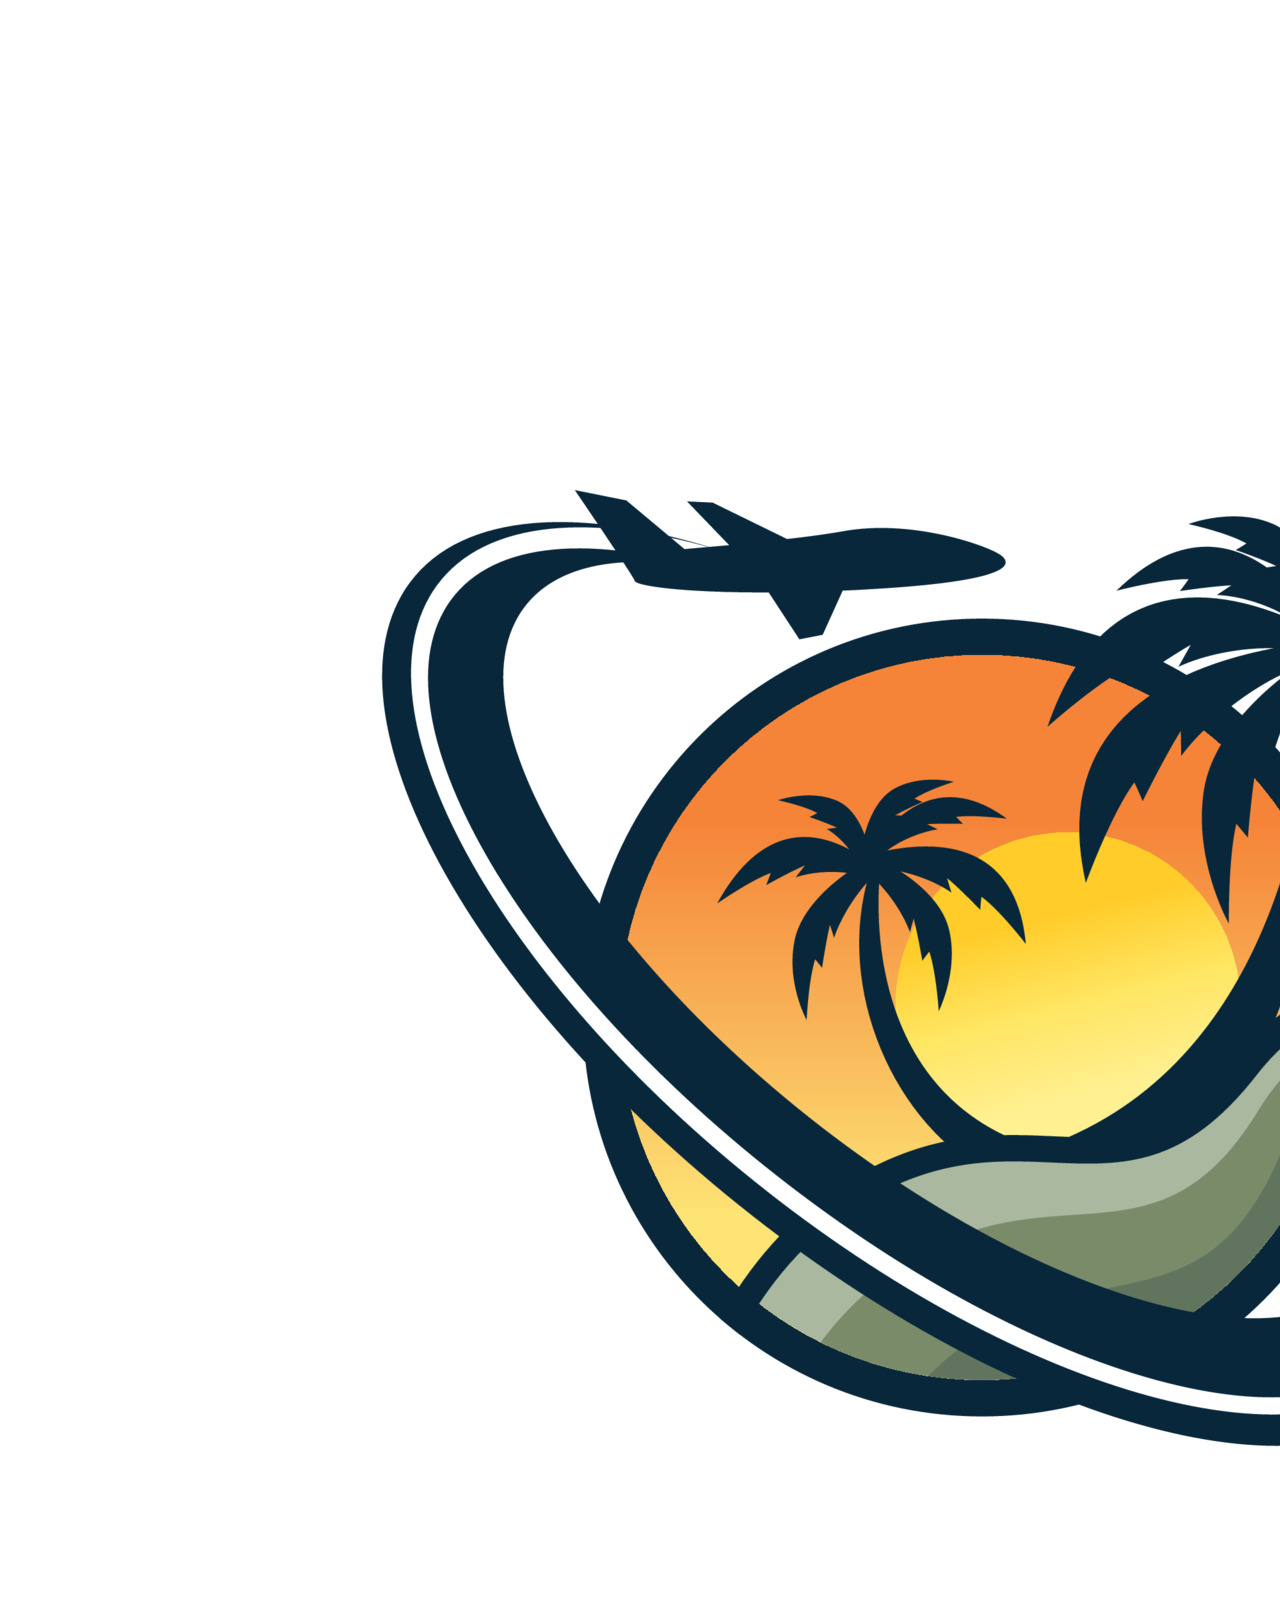
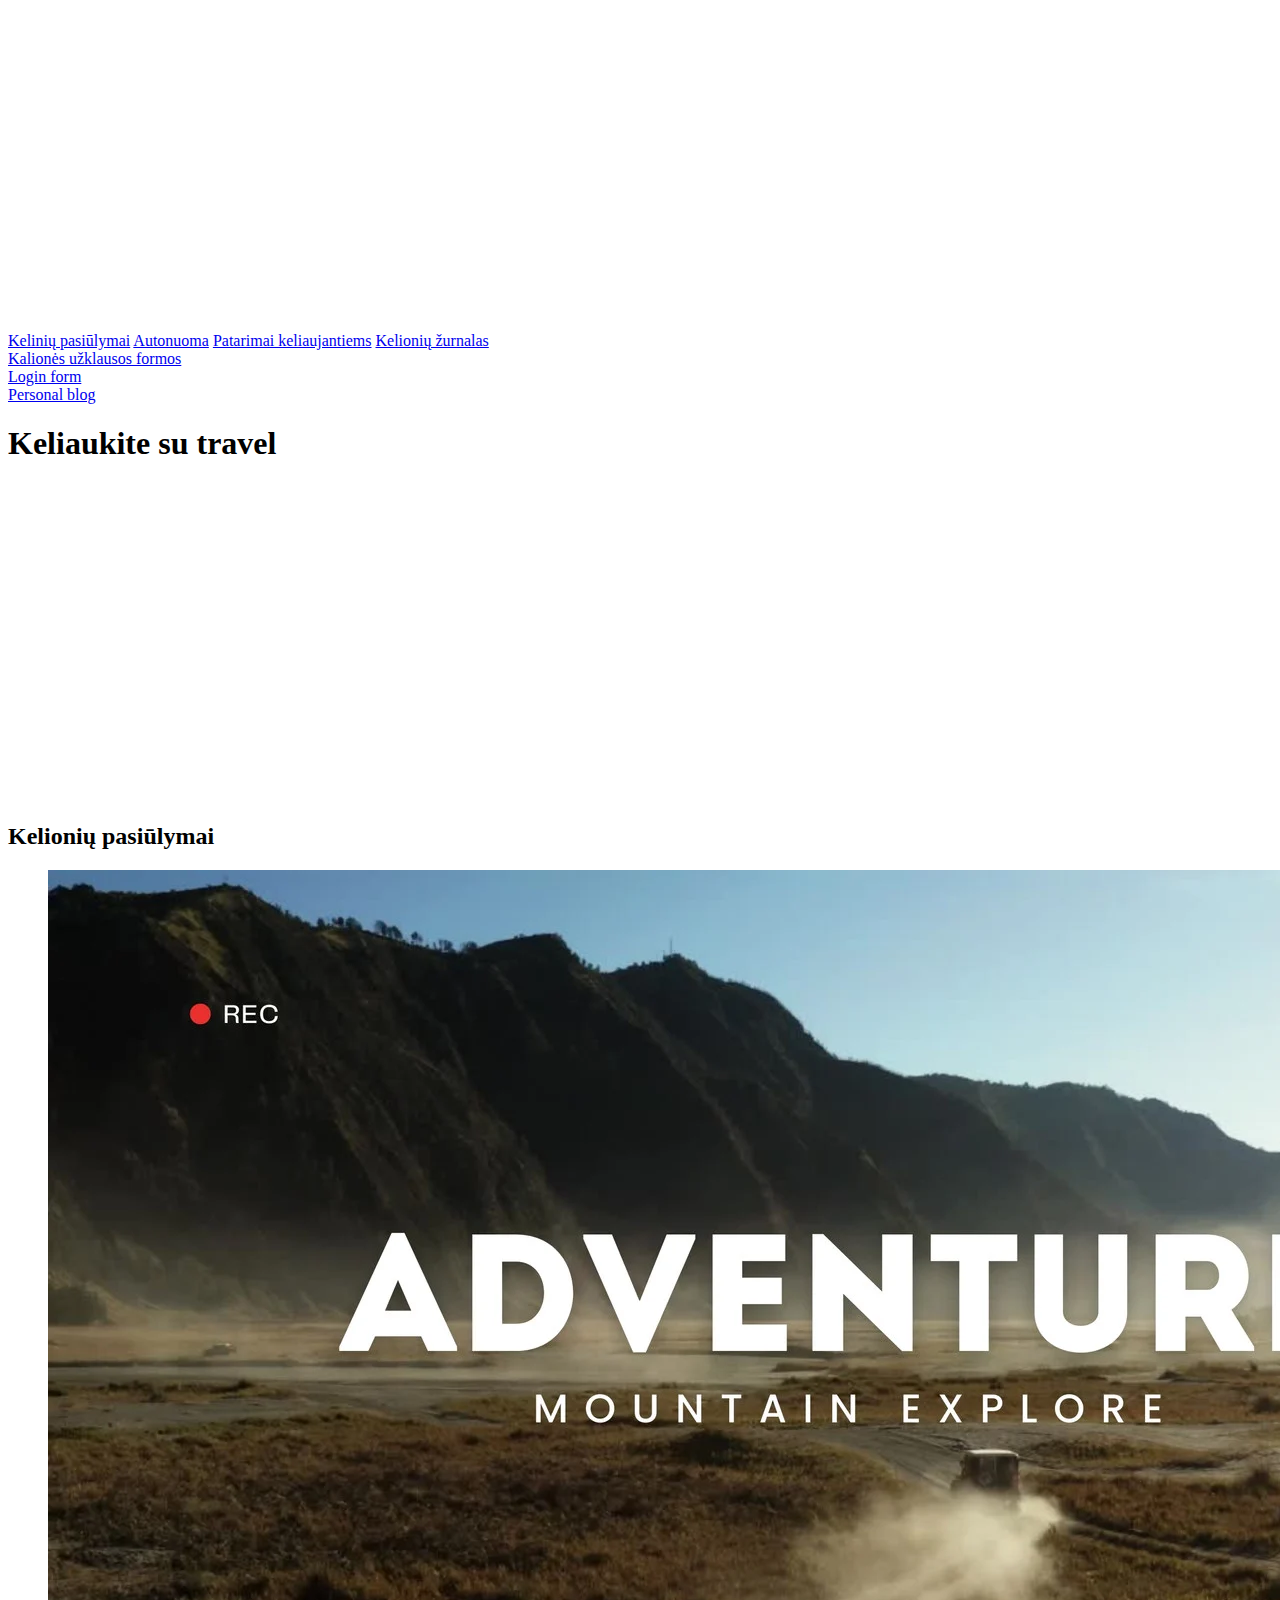
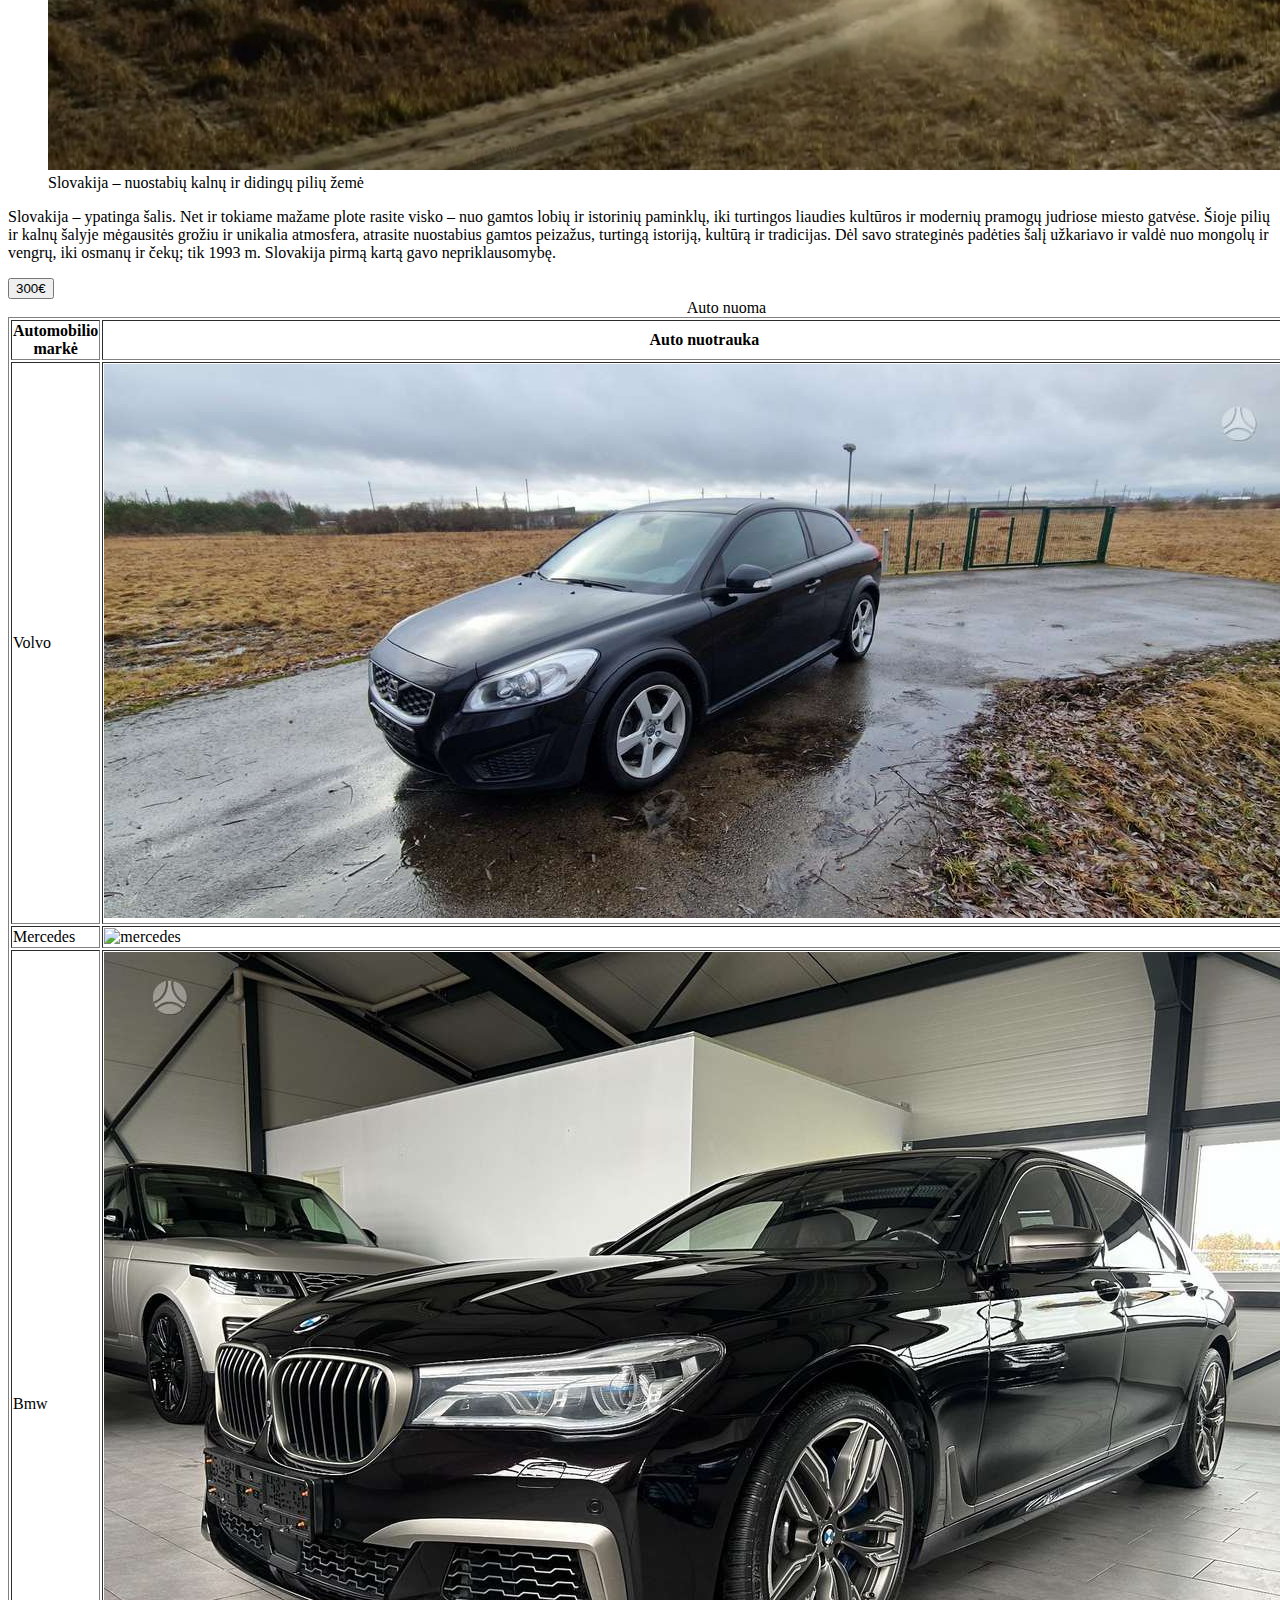
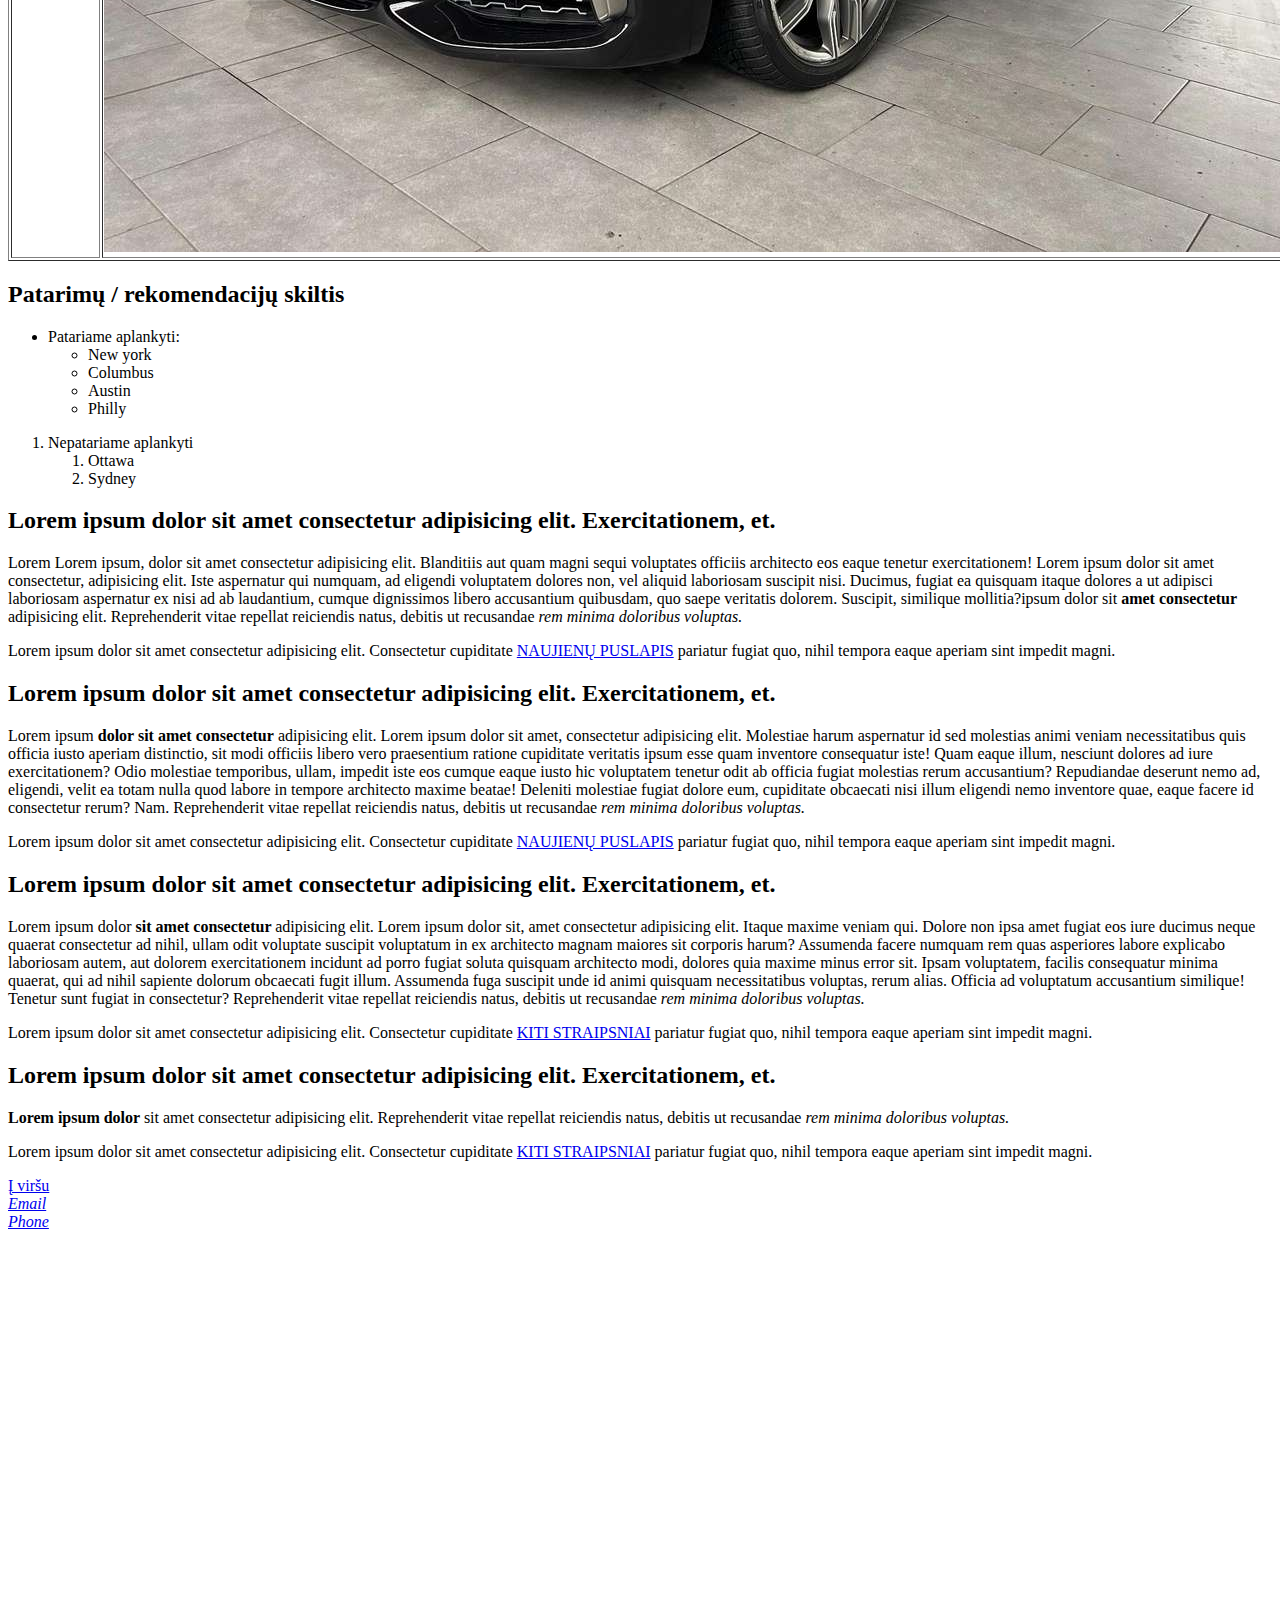
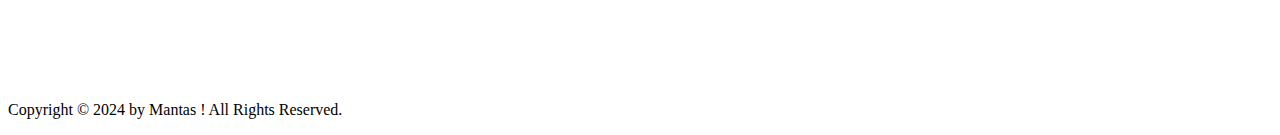
==== index.html @ 130e66bd "Add files via upload" ====
<!DOCTYPE html>
<html lang="en">
<head>
    <meta charset="UTF-8">
    <meta name="viewport" content="width=device-width, initial-scale=1.0">
    <title>Travel Agency</title>
</head>
<body>
    <header>
        <a href="#"><img src="./images/logo.jpg" alt="travel" loading="lazy"></a>
        <nav>
            <a href="#kelioniuPasiulymai">Kelinių pasiūlymai</a>
            <a href="#autonuoma">Autonuoma</a>
            <a href="#patarimaiKeliaujantiems">Patarimai keliaujantiems</a>
            <a href="#kelioniuZurnalas">Kelionių žurnalas</a>
        </nav>
        <a href="./form.html">Kalionės užklausos formos</a><br/>
        <a href="./login.html">Login form</a><br/>
        <a href="./blog.html">Personal blog</a>
    </header>
    <main>
        <h1>Keliaukite su travel</h1>
        <iframe width="560" height="315" src="https://www.youtube.com/embed/0NMIZ-PTt8k?si=QpEUNKoH7Yckjn0_" title="YouTube video player" frameborder="0" allow="accelerometer; autoplay; clipboard-write; encrypted-media; gyroscope; picture-in-picture; web-share" allowfullscreen loading="lazy"></iframe>
        <section>
            <h2 id="kelioniuPasiulymai">Kelionių pasiūlymai</h2>
            <figure>
            <img src="./images/travel.webp" alt="travel" loading="lazy">
            <figcaption>Slovakija – nuostabių kalnų ir didingų pilių žemė</figcaption>
            </figure>
            <p>Slovakija – ypatinga šalis. Net ir tokiame mažame plote rasite visko – nuo gamtos lobių ir istorinių paminklų, iki turtingos liaudies kultūros ir modernių pramogų judriose miesto gatvėse. Šioje pilių ir kalnų šalyje mėgausitės grožiu ir unikalia atmosfera, atrasite nuostabius gamtos peizažus, turtingą istoriją, kultūrą ir tradicijas. Dėl savo strateginės padėties šalį užkariavo ir valdė nuo mongolų ir vengrų, iki osmanų ir čekų; tik 1993 m. Slovakija pirmą kartą gavo nepriklausomybę.</p>
            <button>300&euro;</button>
        </section>
        <section>
            <table id="autonuoma" border="1">
                <caption>Auto nuoma</caption>
                <tr>
                    <th>Automobilio markė</th>
                    <th>Auto nuotrauka</th>
                    <th>Nuomos trukmė</th>
                    <th>kaina</th>
                </tr>
                <tr>
                    <td>Volvo</td>
                    <td><img src="./images/volvo.jpg" alt="volvo" loading="lazy"></td>
                    <td>5 dienos</td>
                    <td>1day/30&euro;</td>
                </tr>
                <tr>
                    <td>Mercedes</td>
                    <td><img src="https://autoplius-img.dgn.lt/ann_3_287958567/mercedes-benz-cl55-amg-5-4-l-kupe-coupe-2003-benzinas-0.jpg" alt="mercedes" loading="lazy"></td>
                    <td>1 dienos</td>
                    <td>1day/100&euro;</td>
                </tr>
                <tr>
                    <td>Bmw</td>
                    <td><img src="./images/bmw.jpg" alt="bmw" loading="lazy"></td>
                    <td>15 dienos</td>
                    <td>1day/25&euro;</td>
                </tr>
            </table>
        </section>
        <section>
            <h2 id="patarimaiKeliaujantiems">Patarimų / rekomendacijų skiltis</h2>
            <ul>
                <li>Patariame aplankyti:</li>
                <ul>
                <li>New york</li>
                <li>Columbus</li>
                <li>Austin</li>
                <li>Philly</li>
            </ul>
            </ul>
                <ol>
                <li>Nepatariame aplankyti</li>
                <ol>
                <li>Ottawa</li>
                <li>Sydney</li>
                </ol>
            </ol>
        </section>
        <article id="kelioniuZurnalas">
            <h2>Lorem ipsum dolor sit amet consectetur adipisicing elit. Exercitationem, et.</h2>
            <p>Lorem Lorem ipsum, dolor sit amet consectetur adipisicing elit. Blanditiis aut quam magni sequi voluptates officiis architecto eos eaque tenetur exercitationem! Lorem ipsum dolor sit amet consectetur, adipisicing elit. Iste aspernatur qui numquam, ad eligendi voluptatem dolores non, vel aliquid laboriosam suscipit nisi. Ducimus, fugiat ea quisquam itaque dolores a ut adipisci laboriosam aspernatur ex nisi ad ab laudantium, cumque dignissimos libero accusantium quibusdam, quo saepe veritatis dolorem. Suscipit, similique mollitia?ipsum dolor sit <b>amet consectetur </b>adipisicing elit. Reprehenderit vitae repellat reiciendis natus, debitis ut recusandae <i>rem minima doloribus voluptas.</i></p>
            <p>Lorem ipsum dolor sit amet consectetur adipisicing elit. Consectetur cupiditate <a href="https://lnk.lt/">NAUJIENŲ PUSLAPIS</a> pariatur fugiat quo, nihil tempora eaque aperiam sint impedit magni.</p>
            <h2>Lorem ipsum dolor sit amet consectetur adipisicing elit. Exercitationem, et.</h2>
            <p>Lorem ipsum <b>dolor sit amet consectetur</b> adipisicing elit. Lorem ipsum dolor sit amet, consectetur adipisicing elit. Molestiae harum aspernatur id sed molestias animi veniam necessitatibus quis officia iusto aperiam distinctio, sit modi officiis libero vero praesentium ratione cupiditate veritatis ipsum esse quam inventore consequatur iste! Quam eaque illum, nesciunt dolores ad iure exercitationem? Odio molestiae temporibus, ullam, impedit iste eos cumque eaque iusto hic voluptatem tenetur odit ab officia fugiat molestias rerum accusantium? Repudiandae deserunt nemo ad, eligendi, velit ea totam nulla quod labore in tempore architecto maxime beatae! Deleniti molestiae fugiat dolore eum, cupiditate obcaecati nisi illum eligendi nemo inventore quae, eaque facere id consectetur rerum? Nam. Reprehenderit vitae repellat reiciendis natus, debitis ut recusandae <i>rem minima doloribus voluptas.</i></p>
            <p>Lorem ipsum dolor sit amet consectetur adipisicing elit. Consectetur cupiditate <a href="https://www.tv3.lt/">NAUJIENŲ PUSLAPIS</a> pariatur fugiat quo, nihil tempora eaque aperiam sint impedit magni.</p>
            <h2>Lorem ipsum dolor sit amet consectetur adipisicing elit. Exercitationem, et.</h2>
            <p>Lorem ipsum dolor <b>sit amet consectetur </b>adipisicing elit. Lorem ipsum dolor sit, amet consectetur adipisicing elit. Itaque maxime veniam qui. Dolore non ipsa amet fugiat eos iure ducimus neque quaerat consectetur ad nihil, ullam odit voluptate suscipit voluptatum in ex architecto magnam maiores sit corporis harum? Assumenda facere numquam rem quas asperiores labore explicabo laboriosam autem, aut dolorem exercitationem incidunt ad porro fugiat soluta quisquam architecto modi, dolores quia maxime minus error sit. Ipsam voluptatem, facilis consequatur minima quaerat, qui ad nihil sapiente dolorum obcaecati fugit illum. Assumenda fuga suscipit unde id animi quisquam necessitatibus voluptas, rerum alias. Officia ad voluptatum accusantium similique! Tenetur sunt fugiat in consectetur? Reprehenderit vitae repellat reiciendis natus, debitis ut recusandae <i>rem minima doloribus voluptas.</i></p>
            <p>Lorem ipsum dolor sit amet consectetur adipisicing elit. Consectetur cupiditate <a href="https://www.cnbc.com/select/how-to-save-on-travel/">KITI STRAIPSNIAI</a> pariatur fugiat quo, nihil tempora eaque aperiam sint impedit magni.</p>
            <h2>Lorem ipsum dolor sit amet consectetur adipisicing elit. Exercitationem, et.</h2>
            <p><b>Lorem ipsum dolor </b>sit amet consectetur adipisicing elit. Reprehenderit vitae repellat reiciendis natus, debitis ut recusandae <i>rem minima doloribus voluptas.</i></p>
            <p>Lorem ipsum dolor sit amet consectetur adipisicing elit. Consectetur cupiditate <a href="https://www.hindustantimes.com/lifestyle/travel/travel-in-23-trends-to-watch-out-for-101673351691183.html">KITI STRAIPSNIAI</a> pariatur fugiat quo, nihil tempora eaque aperiam sint impedit magni.</p>
        </article>
    </main>
    <footer>
        <a href="#">Į viršu</a>
        <address>
            <a href="mailto:m.luth@gmail.com">Email</a><br/>
            <a href="tel:+123456789">Phone</a>
        </address>
        <iframe src="https://www.google.com/maps/embed?pb=!1m14!1m12!1m3!1d36732.12595611663!2d23.956997252929703!3d54.872062600480916!2m3!1f0!2f0!3f0!3m2!1i1024!2i768!4f13.1!5e0!3m2!1sen!2slt!4v1707999484108!5m2!1sen!2slt" width="600" height="450" style="border:0;" allowfullscreen="" loading="lazy" referrerpolicy="no-referrer-when-downgrade"></iframe>
        <p>Copyright &copy; 2024 by Mantas ! All Rights Reserved.</p>
    </footer>
</body>
</html>
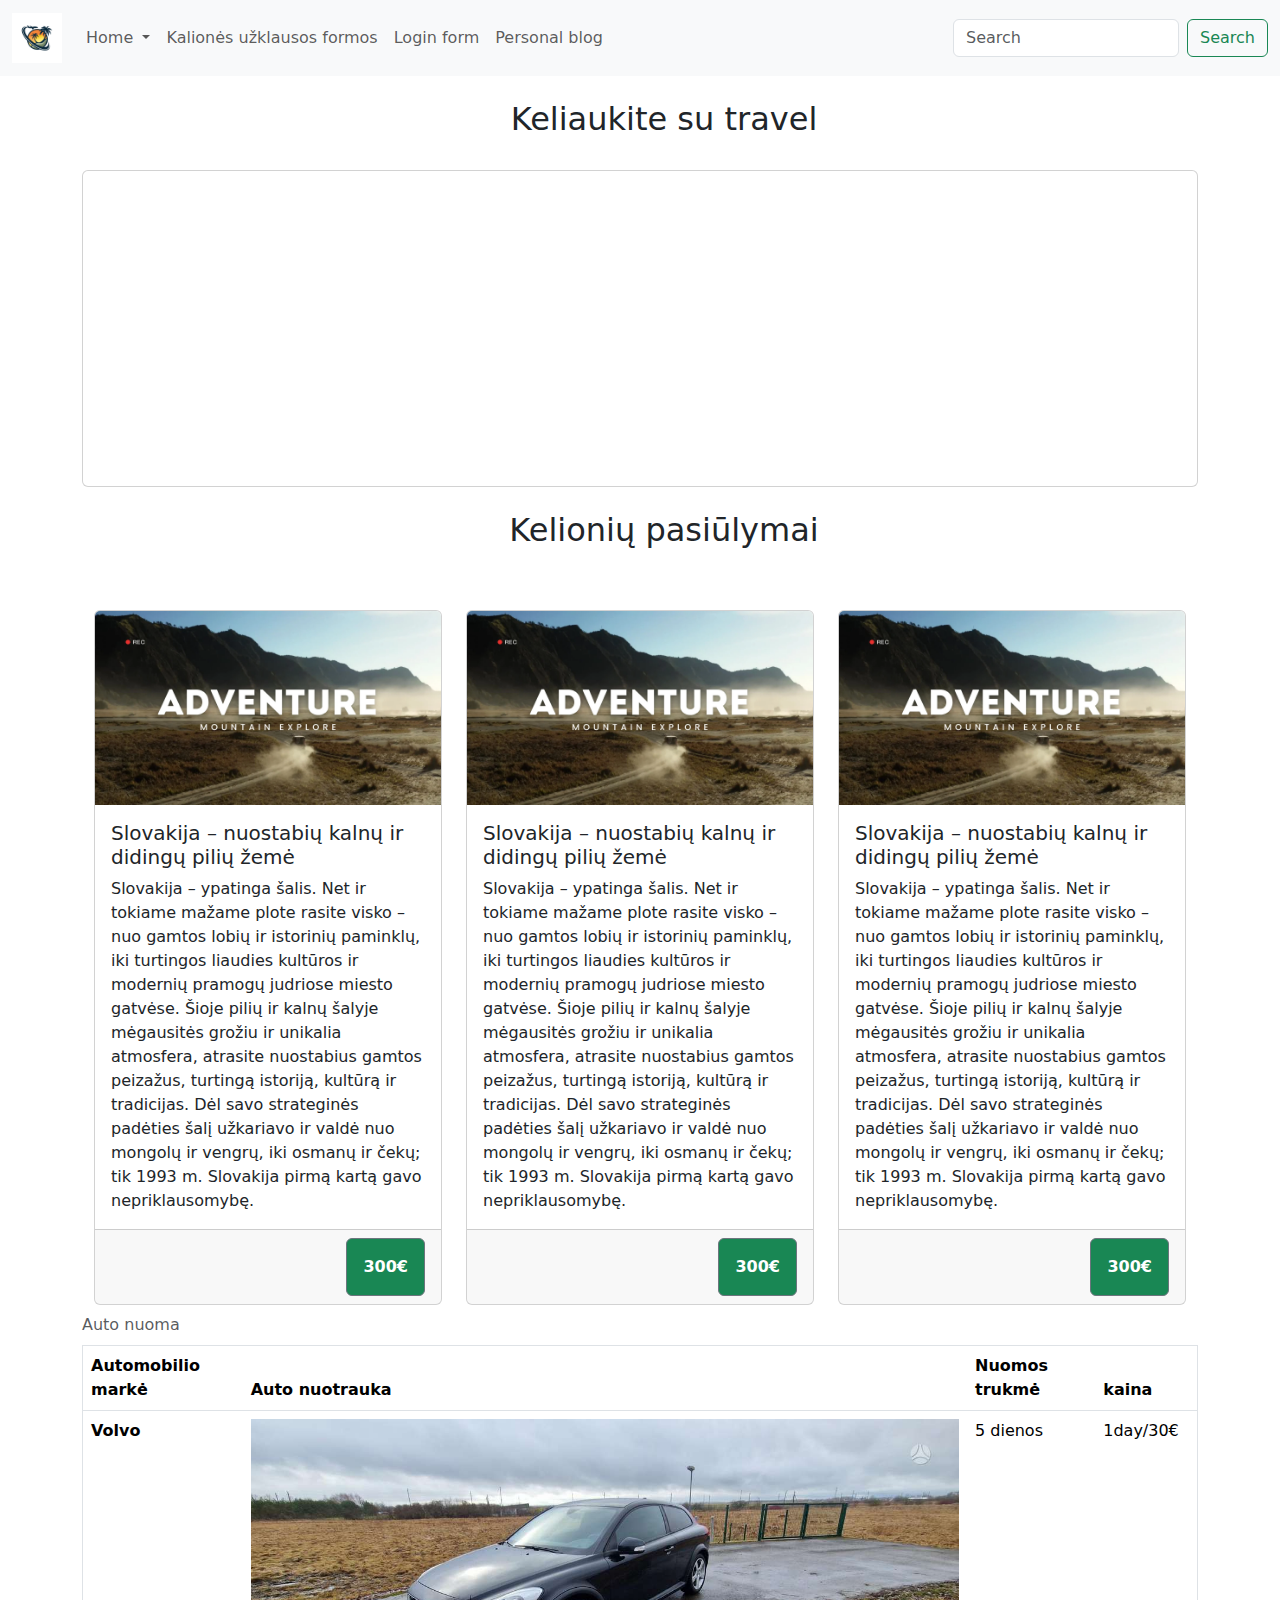
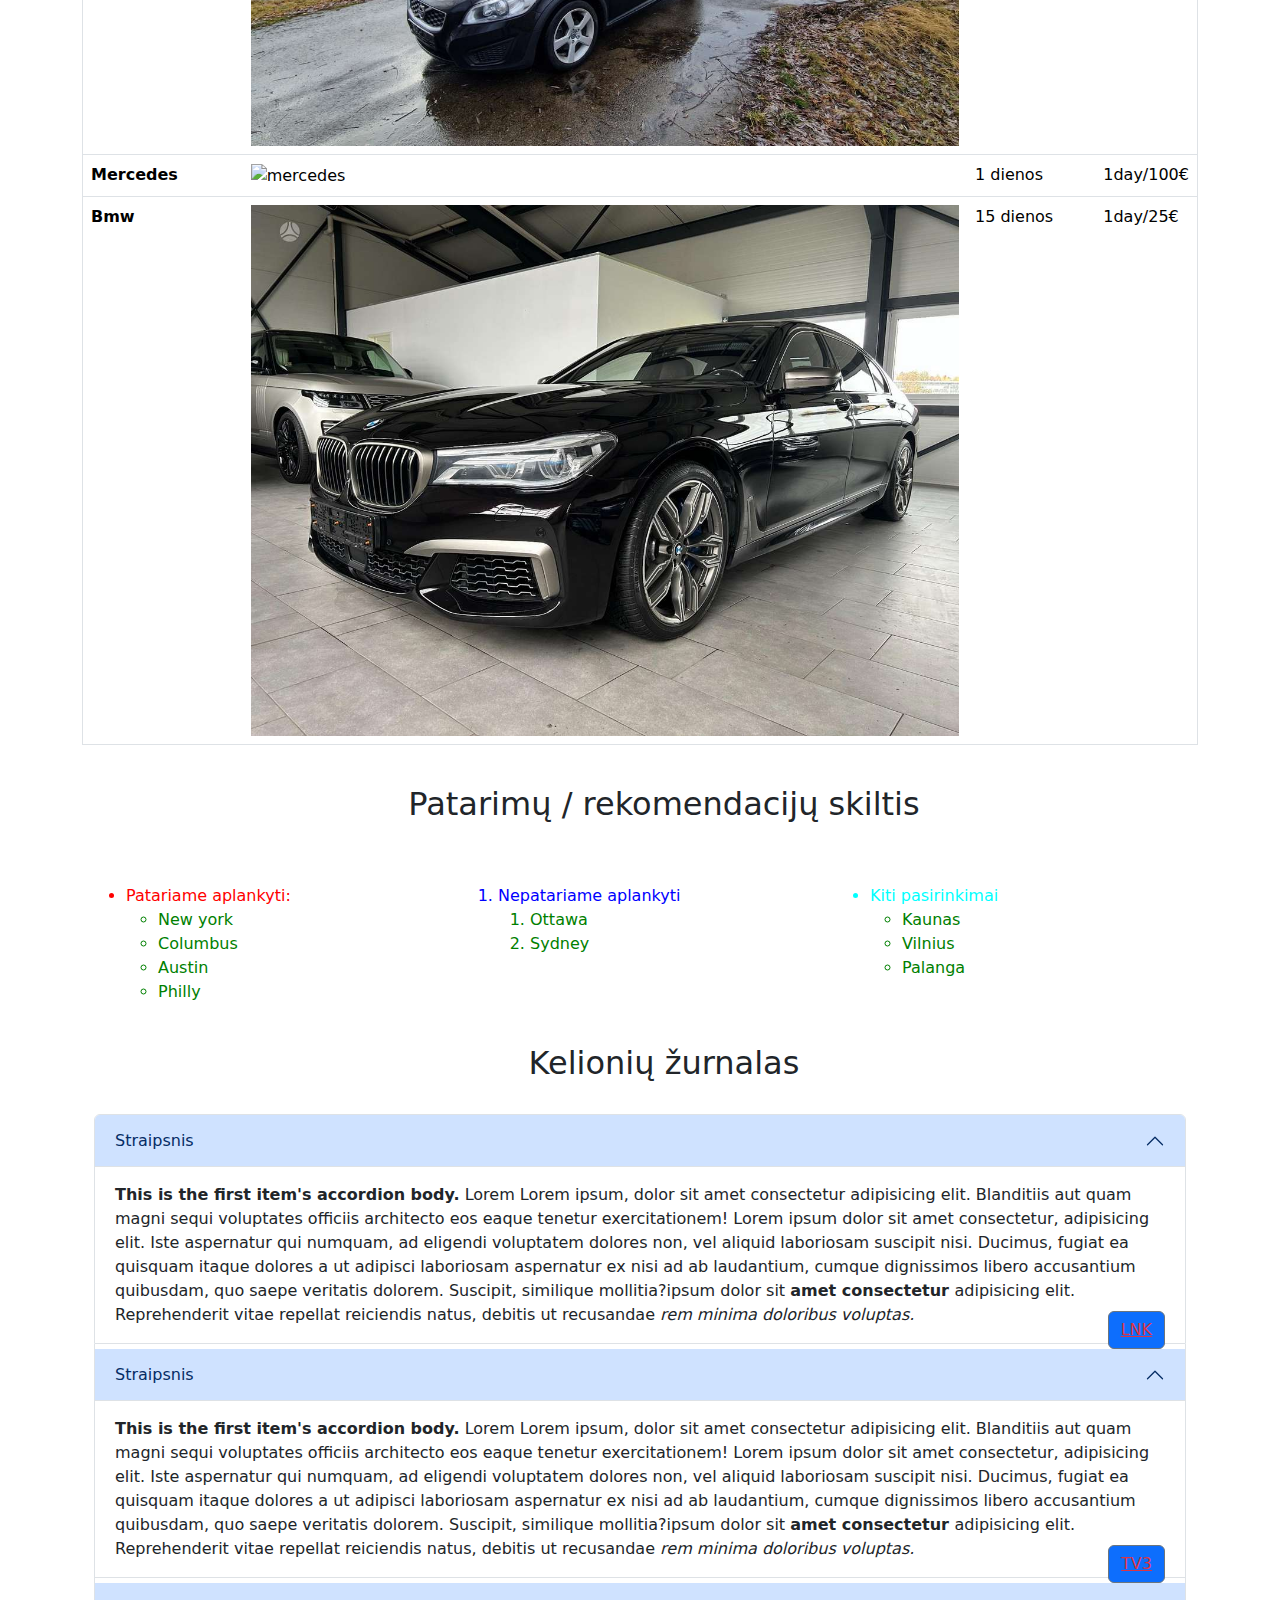
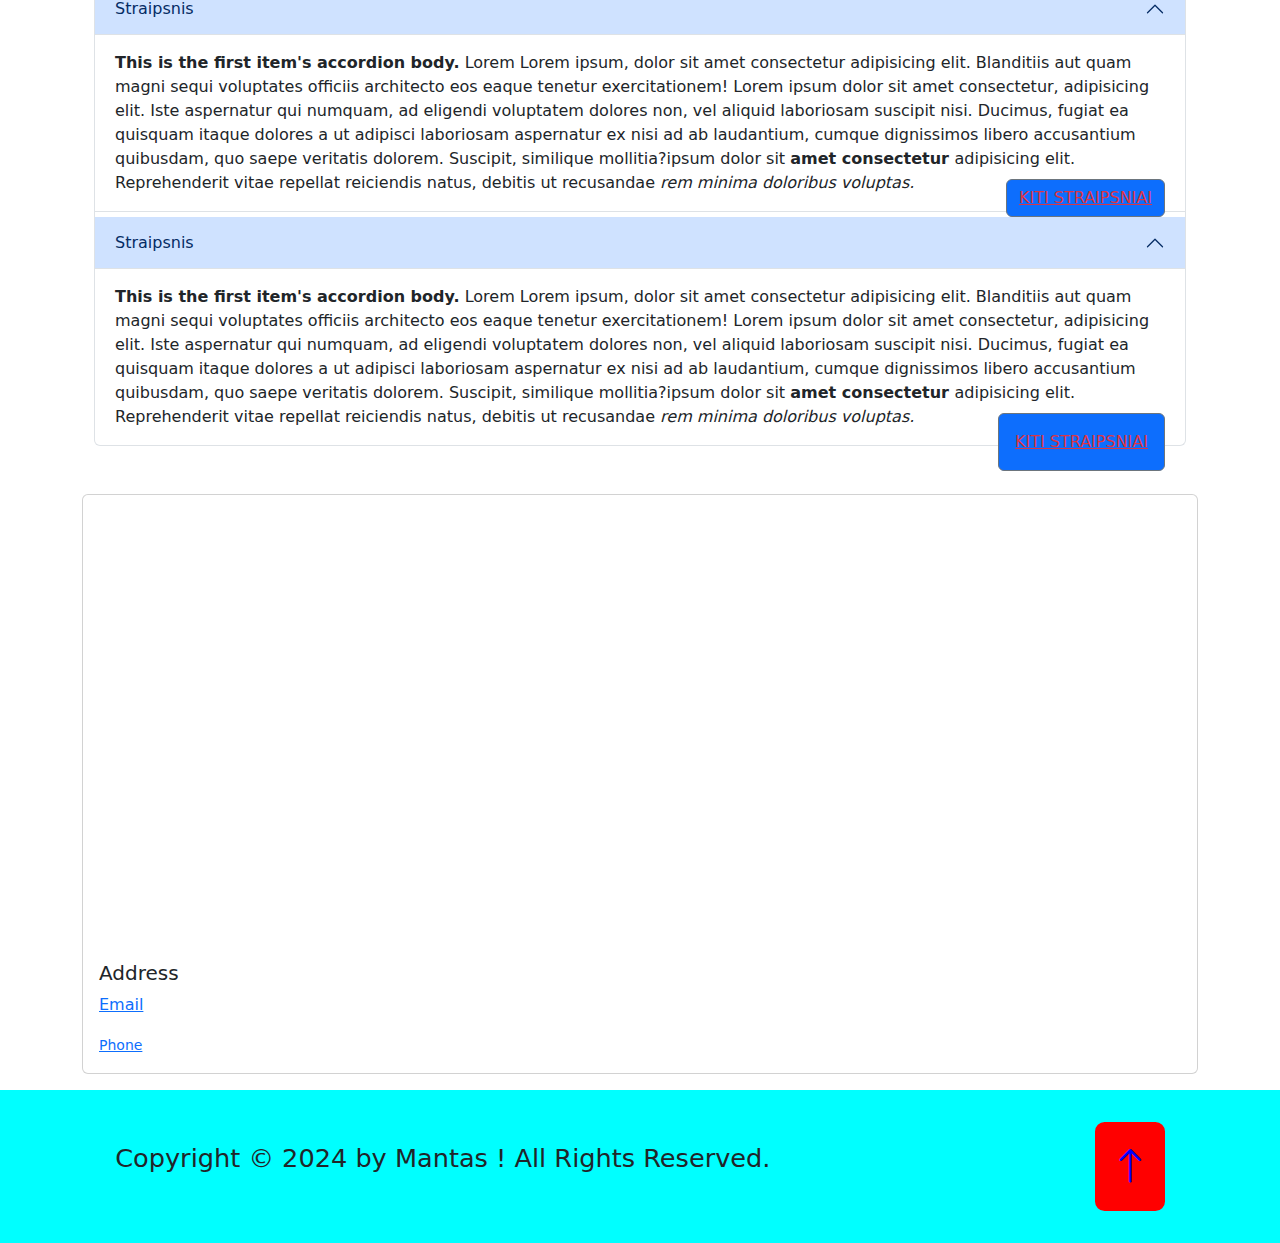
==== commit ba9c1325: "Add files via upload" ====
--- a/index.html
+++ b/index.html
@@ -4,103 +4,271 @@
     <meta charset="UTF-8">
     <meta name="viewport" content="width=device-width, initial-scale=1.0">
     <title>Travel Agency</title>
+    <link rel="stylesheet" href="https://cdn.jsdelivr.net/npm/bootstrap-icons@1.11.3/font/bootstrap-icons.min.css">
+    <link rel="stylesheet" href="style.css">
+    <link href="https://cdn.jsdelivr.net/npm/bootstrap@5.3.3/dist/css/bootstrap.min.css" rel="stylesheet" integrity="sha384-QWTKZyjpPEjISv5WaRU9OFeRpok6YctnYmDr5pNlyT2bRjXh0JMhjY6hW+ALEwIH" crossorigin="anonymous">
 </head>
 <body>
     <header>
-        <a href="#"><img src="./images/logo.jpg" alt="travel" loading="lazy"></a>
-        <nav>
-            <a href="#kelioniuPasiulymai">Kelinių pasiūlymai</a>
-            <a href="#autonuoma">Autonuoma</a>
-            <a href="#patarimaiKeliaujantiems">Patarimai keliaujantiems</a>
-            <a href="#kelioniuZurnalas">Kelionių žurnalas</a>
-        </nav>
-        <a href="./form.html">Kalionės užklausos formos</a><br/>
-        <a href="./login.html">Login form</a><br/>
-        <a href="./blog.html">Personal blog</a>
+        <nav class="navbar navbar-expand-lg bg-body-tertiary">
+            <div class="container-fluid">
+              <a class="navbar-brand" href="#"><img height="50px" src="./images/logo.jpg" alt="travel" loading="lazy"></a>
+              <button class="navbar-toggler" type="button" data-bs-toggle="collapse" data-bs-target="#navbarSupportedContent" aria-controls="navbarSupportedContent" aria-expanded="false" aria-label="Toggle navigation">
+                <span class="navbar-toggler-icon"></span>
+              </button>
+              <div class="collapse navbar-collapse" id="navbarSupportedContent">
+                <ul class="navbar-nav me-auto mb-2 mb-lg-0">
+                  <li class="nav-item">
+                      <a class="nav-link dropdown-toggle" href="#home" role="button" data-bs-toggle="dropdown" aria-expanded="false">
+                          Home
+                        </a>
+                    <ul class="dropdown-menu">
+                    <li><a class="dropdown-item" href="#kelioniuPasiulymai">Kelionių pasiūlymai</a></li>
+                    <li><a class="dropdown-item" href="#autonuoma">Autonuoma</a></li>
+                    <li><a class="dropdown-item" href="#patarimaiKeliaujantiems">Patarimai keliaujantiems</a></li>
+                    <li><hr class="dropdown-divider"></li>
+                    <li><a class="dropdown-item" href="#kelioniuZurnalas">Kelionių žurnalas</a></li>
+                  </ul>
+                  </li>
+                  <li class="nav-item">
+                    <a class="nav-link" href="./form.html">Kalionės užklausos formos</a>
+                  </li>
+                  <li class="nav-item">
+                    <a class="nav-link" href="./login.html">Login form</a>
+                  </li>
+                  <li class="nav-item">
+                    <a class="nav-link" href="./blog.html">Personal blog</a>
+                  </li>
+                 
+                </ul>
+                <form class="d-flex" role="search">
+                  <input class="form-control me-2" type="search" placeholder="Search" aria-label="Search">
+                  <button class="btn btn-outline-success" type="submit">Search</button>
+                </form>
+              </div>
+            </div>
+          </nav>
     </header>
     <main>
-        <h1>Keliaukite su travel</h1>
-        <iframe width="560" height="315" src="https://www.youtube.com/embed/0NMIZ-PTt8k?si=QpEUNKoH7Yckjn0_" title="YouTube video player" frameborder="0" allow="accelerometer; autoplay; clipboard-write; encrypted-media; gyroscope; picture-in-picture; web-share" allowfullscreen loading="lazy"></iframe>
-        <section>
-            <h2 id="kelioniuPasiulymai">Kelionių pasiūlymai</h2>
-            <figure>
-            <img src="./images/travel.webp" alt="travel" loading="lazy">
-            <figcaption>Slovakija – nuostabių kalnų ir didingų pilių žemė</figcaption>
-            </figure>
-            <p>Slovakija – ypatinga šalis. Net ir tokiame mažame plote rasite visko – nuo gamtos lobių ir istorinių paminklų, iki turtingos liaudies kultūros ir modernių pramogų judriose miesto gatvėse. Šioje pilių ir kalnų šalyje mėgausitės grožiu ir unikalia atmosfera, atrasite nuostabius gamtos peizažus, turtingą istoriją, kultūrą ir tradicijas. Dėl savo strateginės padėties šalį užkariavo ir valdė nuo mongolų ir vengrų, iki osmanų ir čekų; tik 1993 m. Slovakija pirmą kartą gavo nepriklausomybę.</p>
-            <button>300&euro;</button>
+        <div class="container">
+            <div class="row">
+            <div class="col-12 m-4 text-center">
+            <h2>Keliaukite su travel</h2>
+    </div>
+    </div>
+    <div class="col">
+        <div class="card h-100">
+            <iframe width="560" height="315" src="https://www.youtube.com/embed/0NMIZ-PTt8k?si=QpEUNKoH7Yckjn0_" title="YouTube video player" frameborder="0" allow="accelerometer; autoplay; clipboard-write; encrypted-media; gyroscope; picture-in-picture; web-share" allowfullscreen loading="lazy"class="card-img-top" alt="..."></iframe>
+          </div>
+    </div>
+        <section id="kelioniuPasiulymai">
+            <div class="container">
+                <div class="row">
+                <div class="col-12 m-4 text-center">
+                <h2>Kelionių pasiūlymai</h2>
+        </div>
+        </div>
+        <div class="row row-cols-1 row-cols-md-3 g-4 mt-1">
+        <div class="col">
+            <div class="card h-100">
+              <img src="./images/travel.webp" class="card-img-top" alt="...">
+              <div class="card-body">
+                <h5 class="card-title">Slovakija – nuostabių kalnų ir didingų pilių žemė</h5>
+                <p class="card-text">Slovakija – ypatinga šalis. Net ir tokiame mažame plote rasite visko – nuo gamtos lobių ir istorinių paminklų, iki turtingos liaudies kultūros ir modernių pramogų judriose miesto gatvėse. Šioje pilių ir kalnų šalyje mėgausitės grožiu ir unikalia atmosfera, atrasite nuostabius gamtos peizažus, turtingą istoriją, kultūrą ir tradicijas. Dėl savo strateginės padėties šalį užkariavo ir valdė nuo mongolų ir vengrų, iki osmanų ir čekų; tik 1993 m. Slovakija pirmą kartą gavo nepriklausomybę.</p>
+              </div>
+              <div class="card-footer">
+                <small class="text-body-secondary">
+                  <button type="button" class="btn btn-secondary text-bg-success p-3 float-end"><b>300&euro;</b></button>
+                </small>
+              </div>
+            </div>
+          </div>
+        <div class="col">
+            <div class="card h-100">
+              <img src="./images/travel.webp" class="card-img-top" alt="...">
+              <div class="card-body">
+                <h5 class="card-title">Slovakija – nuostabių kalnų ir didingų pilių žemė</h5>
+                <p class="card-text">Slovakija – ypatinga šalis. Net ir tokiame mažame plote rasite visko – nuo gamtos lobių ir istorinių paminklų, iki turtingos liaudies kultūros ir modernių pramogų judriose miesto gatvėse. Šioje pilių ir kalnų šalyje mėgausitės grožiu ir unikalia atmosfera, atrasite nuostabius gamtos peizažus, turtingą istoriją, kultūrą ir tradicijas. Dėl savo strateginės padėties šalį užkariavo ir valdė nuo mongolų ir vengrų, iki osmanų ir čekų; tik 1993 m. Slovakija pirmą kartą gavo nepriklausomybę.</p>
+              </div>
+              <div class="card-footer">
+                <small class="text-body-secondary">
+                  <button type="button" class="btn btn-secondary text-bg-success p-3 float-end"><b>300&euro;</b></button>
+                </small>
+              </div>
+            </div>
+          </div>
+        <div class="col">
+            <div class="card h-100">
+              <img src="./images/travel.webp" class="card-img-top" alt="...">
+              <div class="card-body">
+                <h5 class="card-title">Slovakija – nuostabių kalnų ir didingų pilių žemė</h5>
+                <p class="card-text">Slovakija – ypatinga šalis. Net ir tokiame mažame plote rasite visko – nuo gamtos lobių ir istorinių paminklų, iki turtingos liaudies kultūros ir modernių pramogų judriose miesto gatvėse. Šioje pilių ir kalnų šalyje mėgausitės grožiu ir unikalia atmosfera, atrasite nuostabius gamtos peizažus, turtingą istoriją, kultūrą ir tradicijas. Dėl savo strateginės padėties šalį užkariavo ir valdė nuo mongolų ir vengrų, iki osmanų ir čekų; tik 1993 m. Slovakija pirmą kartą gavo nepriklausomybę.</p>
+              </div>
+              <div class="card-footer">
+                <small class="text-body-secondary">
+                  <button type="button" class="btn btn-secondary text-bg-success p-3 float-end"><b>300&euro;</b></button>
+                </small>
+              </div>
+            </div>
+          </div>
+        </div>
+        </div>
         </section>
-        <section>
-            <table id="autonuoma" border="1">
+        <section id="autonuoma">
+            <table class="table caption-top" border="1">
                 <caption>Auto nuoma</caption>
-                <tr>
-                    <th>Automobilio markė</th>
-                    <th>Auto nuotrauka</th>
-                    <th>Nuomos trukmė</th>
-                    <th>kaina</th>
-                </tr>
-                <tr>
-                    <td>Volvo</td>
-                    <td><img src="./images/volvo.jpg" alt="volvo" loading="lazy"></td>
+                <thead>
+                  <tr>
+                    <th scope="col">Automobilio markė</th>
+                    <th scope="col">Auto nuotrauka</th>
+                    <th scope="col">Nuomos trukmė</th>
+                    <th scope="col">kaina</th>
+                  </tr>
+                </thead>
+                <tbody>
+                  <tr>
+                    <th scope="row">Volvo</th>
+                    <td><img class="img-fluid" src="./images/volvo.jpg" alt="volvo" loading="lazy"></td>
                     <td>5 dienos</td>
                     <td>1day/30&euro;</td>
-                </tr>
-                <tr>
-                    <td>Mercedes</td>
-                    <td><img src="https://autoplius-img.dgn.lt/ann_3_287958567/mercedes-benz-cl55-amg-5-4-l-kupe-coupe-2003-benzinas-0.jpg" alt="mercedes" loading="lazy"></td>
+                  </tr>
+                  <tr>
+                    <th scope="row">Mercedes</th>
+                    <td><img  class="img-fluid" src="https://autoplius-img.dgn.lt/ann_3_287958567/mercedes-benz-cl55-amg-5-4-l-kupe-coupe-2003-benzinas-0.jpg" alt="mercedes" loading="lazy"></td>
                     <td>1 dienos</td>
                     <td>1day/100&euro;</td>
-                </tr>
-                <tr>
-                    <td>Bmw</td>
-                    <td><img src="./images/bmw.jpg" alt="bmw" loading="lazy"></td>
+                  </tr>
+                  <tr>
+                    <th scope="row">Bmw</th>
+                    <td><img src="./images/bmw.jpg" class="img-fluid"  alt="bmw" loading="lazy"></td>
                     <td>15 dienos</td>
                     <td>1day/25&euro;</td>
-                </tr>
-            </table>
+                  </tr>
+                </tbody>
+              </table>
         </section>
-        <section>
-            <h2 id="patarimaiKeliaujantiems">Patarimų / rekomendacijų skiltis</h2>
+        <section id="patarimaiKeliaujantiems">
+            <div class="container">
+                <div class="row">
+                <div class="col-12 m-4 text-center">
+                <h2>Patarimų / rekomendacijų skiltis</h2>
+        </div>
+        </div>
+        <div class="row row-cols-1 row-cols-md-3 g-4 mt-1">
+            <div class="col">
             <ul>
-                <li>Patariame aplankyti:</li>
+                <li class="patariame">Patariame aplankyti:</li>
                 <ul>
-                <li>New york</li>
-                <li>Columbus</li>
-                <li>Austin</li>
-                <li>Philly</li>
+                <li class="green">New york</li>
+                <li class="green">Columbus</li>
+                <li class="green">Austin</li>
+                <li class="green">Philly</li>
             </ul>
             </ul>
+             </div>
+            <div class="col">
                 <ol>
-                <li>Nepatariame aplankyti</li>
+                <li class="nepatariame">Nepatariame aplankyti</li>
                 <ol>
-                <li>Ottawa</li>
-                <li>Sydney</li>
+                <li class="green">Ottawa</li>
+                <li class="green">Sydney</li>
                 </ol>
             </ol>
+            </div>
+            <div class="col">
+                <ul>
+                <li class="kiti">Kiti pasirinkimai</li>
+                <ul>
+                <li class="green">Kaunas</li>
+                <li class="green">Vilnius</li>
+                <li class="green">Palanga</li>
+                </ul>
+            </ul>
+            </div>
+        </div>
         </section>
         <article id="kelioniuZurnalas">
-            <h2>Lorem ipsum dolor sit amet consectetur adipisicing elit. Exercitationem, et.</h2>
-            <p>Lorem Lorem ipsum, dolor sit amet consectetur adipisicing elit. Blanditiis aut quam magni sequi voluptates officiis architecto eos eaque tenetur exercitationem! Lorem ipsum dolor sit amet consectetur, adipisicing elit. Iste aspernatur qui numquam, ad eligendi voluptatem dolores non, vel aliquid laboriosam suscipit nisi. Ducimus, fugiat ea quisquam itaque dolores a ut adipisci laboriosam aspernatur ex nisi ad ab laudantium, cumque dignissimos libero accusantium quibusdam, quo saepe veritatis dolorem. Suscipit, similique mollitia?ipsum dolor sit <b>amet consectetur </b>adipisicing elit. Reprehenderit vitae repellat reiciendis natus, debitis ut recusandae <i>rem minima doloribus voluptas.</i></p>
-            <p>Lorem ipsum dolor sit amet consectetur adipisicing elit. Consectetur cupiditate <a href="https://lnk.lt/">NAUJIENŲ PUSLAPIS</a> pariatur fugiat quo, nihil tempora eaque aperiam sint impedit magni.</p>
-            <h2>Lorem ipsum dolor sit amet consectetur adipisicing elit. Exercitationem, et.</h2>
-            <p>Lorem ipsum <b>dolor sit amet consectetur</b> adipisicing elit. Lorem ipsum dolor sit amet, consectetur adipisicing elit. Molestiae harum aspernatur id sed molestias animi veniam necessitatibus quis officia iusto aperiam distinctio, sit modi officiis libero vero praesentium ratione cupiditate veritatis ipsum esse quam inventore consequatur iste! Quam eaque illum, nesciunt dolores ad iure exercitationem? Odio molestiae temporibus, ullam, impedit iste eos cumque eaque iusto hic voluptatem tenetur odit ab officia fugiat molestias rerum accusantium? Repudiandae deserunt nemo ad, eligendi, velit ea totam nulla quod labore in tempore architecto maxime beatae! Deleniti molestiae fugiat dolore eum, cupiditate obcaecati nisi illum eligendi nemo inventore quae, eaque facere id consectetur rerum? Nam. Reprehenderit vitae repellat reiciendis natus, debitis ut recusandae <i>rem minima doloribus voluptas.</i></p>
-            <p>Lorem ipsum dolor sit amet consectetur adipisicing elit. Consectetur cupiditate <a href="https://www.tv3.lt/">NAUJIENŲ PUSLAPIS</a> pariatur fugiat quo, nihil tempora eaque aperiam sint impedit magni.</p>
-            <h2>Lorem ipsum dolor sit amet consectetur adipisicing elit. Exercitationem, et.</h2>
-            <p>Lorem ipsum dolor <b>sit amet consectetur </b>adipisicing elit. Lorem ipsum dolor sit, amet consectetur adipisicing elit. Itaque maxime veniam qui. Dolore non ipsa amet fugiat eos iure ducimus neque quaerat consectetur ad nihil, ullam odit voluptate suscipit voluptatum in ex architecto magnam maiores sit corporis harum? Assumenda facere numquam rem quas asperiores labore explicabo laboriosam autem, aut dolorem exercitationem incidunt ad porro fugiat soluta quisquam architecto modi, dolores quia maxime minus error sit. Ipsam voluptatem, facilis consequatur minima quaerat, qui ad nihil sapiente dolorum obcaecati fugit illum. Assumenda fuga suscipit unde id animi quisquam necessitatibus voluptas, rerum alias. Officia ad voluptatum accusantium similique! Tenetur sunt fugiat in consectetur? Reprehenderit vitae repellat reiciendis natus, debitis ut recusandae <i>rem minima doloribus voluptas.</i></p>
-            <p>Lorem ipsum dolor sit amet consectetur adipisicing elit. Consectetur cupiditate <a href="https://www.cnbc.com/select/how-to-save-on-travel/">KITI STRAIPSNIAI</a> pariatur fugiat quo, nihil tempora eaque aperiam sint impedit magni.</p>
-            <h2>Lorem ipsum dolor sit amet consectetur adipisicing elit. Exercitationem, et.</h2>
-            <p><b>Lorem ipsum dolor </b>sit amet consectetur adipisicing elit. Reprehenderit vitae repellat reiciendis natus, debitis ut recusandae <i>rem minima doloribus voluptas.</i></p>
-            <p>Lorem ipsum dolor sit amet consectetur adipisicing elit. Consectetur cupiditate <a href="https://www.hindustantimes.com/lifestyle/travel/travel-in-23-trends-to-watch-out-for-101673351691183.html">KITI STRAIPSNIAI</a> pariatur fugiat quo, nihil tempora eaque aperiam sint impedit magni.</p>
+            <div class="container">
+                <div class="row">
+                <div class="col-12 m-4 text-center">
+                <h2>Kelionių žurnalas</h2>
+        </div>
+        </div>
+            <div class="accordion">
+                <div class="accordion-item">
+                  <h2 class="accordion-header">
+                    <button class="accordion-button" type="button" data-bs-toggle="collapse" data-bs-target="#collapseOne" aria-expanded="true" aria-controls="collapseOne">
+                      Straipsnis
+                    </button>
+                  </h2>
+                  <div id="collapseOne" class="accordion-collapse collapse show" data-bs-parent="#accordionExample">
+                    <div class="accordion-body">
+                      <strong>This is the first item's accordion body.</strong> Lorem Lorem ipsum, dolor sit amet consectetur adipisicing elit. Blanditiis aut quam magni sequi voluptates officiis architecto eos eaque tenetur exercitationem! Lorem ipsum dolor sit amet consectetur, adipisicing elit. Iste aspernatur qui numquam, ad eligendi voluptatem dolores non, vel aliquid laboriosam suscipit nisi. Ducimus, fugiat ea quisquam itaque dolores a ut adipisci laboriosam aspernatur ex nisi ad ab laudantium, cumque dignissimos libero accusantium quibusdam, quo saepe veritatis dolorem. Suscipit, similique mollitia?ipsum dolor sit <b>amet consectetur </b>adipisicing elit. Reprehenderit vitae repellat reiciendis natus, debitis ut recusandae <i>rem minima doloribus voluptas.</i>
+                      <button type="button" class="btn btn-secondary text-bg-primary float-end mt-2"><a class="link-danger" href="https://lnk.lt/">LNK</a></button>
+                    </div>
+                  </div>
+                </div>
+                <div class="accordion-item">
+                  <h2 class="accordion-header">
+                    <button class="accordion-button" type="button" data-bs-toggle="collapse" data-bs-target="#collapseOne" aria-expanded="true" aria-controls="collapseOne">
+                      Straipsnis
+                    </button>
+                  </h2>
+                  <div id="collapseOne" class="accordion-collapse collapse show" data-bs-parent="#accordionExample">
+                    <div class="accordion-body">
+                      <strong>This is the first item's accordion body.</strong> Lorem Lorem ipsum, dolor sit amet consectetur adipisicing elit. Blanditiis aut quam magni sequi voluptates officiis architecto eos eaque tenetur exercitationem! Lorem ipsum dolor sit amet consectetur, adipisicing elit. Iste aspernatur qui numquam, ad eligendi voluptatem dolores non, vel aliquid laboriosam suscipit nisi. Ducimus, fugiat ea quisquam itaque dolores a ut adipisci laboriosam aspernatur ex nisi ad ab laudantium, cumque dignissimos libero accusantium quibusdam, quo saepe veritatis dolorem. Suscipit, similique mollitia?ipsum dolor sit <b>amet consectetur </b>adipisicing elit. Reprehenderit vitae repellat reiciendis natus, debitis ut recusandae <i>rem minima doloribus voluptas.</i>
+                      <button type="button" class="btn btn-secondary text-bg-primary float-end mt-2"><a class="link-danger" href="https://www.tv3.lt/">TV3</a></button>
+                    </div>
+                  </div>
+                </div>
+                <div class="accordion-item">
+                  <h2 class="accordion-header">
+                    <button class="accordion-button" type="button" data-bs-toggle="collapse" data-bs-target="#collapseOne" aria-expanded="true" aria-controls="collapseOne">
+                      Straipsnis
+                    </button>
+                  </h2>
+                  <div id="collapseOne" class="accordion-collapse collapse show" data-bs-parent="#accordionExample">
+                    <div class="accordion-body">
+                      <strong>This is the first item's accordion body.</strong> Lorem Lorem ipsum, dolor sit amet consectetur adipisicing elit. Blanditiis aut quam magni sequi voluptates officiis architecto eos eaque tenetur exercitationem! Lorem ipsum dolor sit amet consectetur, adipisicing elit. Iste aspernatur qui numquam, ad eligendi voluptatem dolores non, vel aliquid laboriosam suscipit nisi. Ducimus, fugiat ea quisquam itaque dolores a ut adipisci laboriosam aspernatur ex nisi ad ab laudantium, cumque dignissimos libero accusantium quibusdam, quo saepe veritatis dolorem. Suscipit, similique mollitia?ipsum dolor sit <b>amet consectetur </b>adipisicing elit. Reprehenderit vitae repellat reiciendis natus, debitis ut recusandae <i>rem minima doloribus voluptas.</i>
+                      <button type="button" class="btn btn-secondary text-bg-primary float-end mt-2"><a class="link-danger" href="https://www.cnbc.com/select/how-to-save-on-travel/">KITI STRAIPSNIAI</a></button>
+                    </div>
+                  </div>
+                </div>
+                <div class="accordion-item">
+                  <h2 class="accordion-header">
+                    <button class="accordion-button" type="button" data-bs-toggle="collapse" data-bs-target="#collapseOne" aria-expanded="true" aria-controls="collapseOne">
+                      Straipsnis
+                    </button>
+                  </h2>
+                  <div id="collapseOne" class="accordion-collapse collapse show" data-bs-parent="#accordionExample">
+                    <div class="accordion-body">
+                      <strong>This is the first item's accordion body.</strong> Lorem Lorem ipsum, dolor sit amet consectetur adipisicing elit. Blanditiis aut quam magni sequi voluptates officiis architecto eos eaque tenetur exercitationem! Lorem ipsum dolor sit amet consectetur, adipisicing elit. Iste aspernatur qui numquam, ad eligendi voluptatem dolores non, vel aliquid laboriosam suscipit nisi. Ducimus, fugiat ea quisquam itaque dolores a ut adipisci laboriosam aspernatur ex nisi ad ab laudantium, cumque dignissimos libero accusantium quibusdam, quo saepe veritatis dolorem. Suscipit, similique mollitia?ipsum dolor sit <b>amet consectetur </b>adipisicing elit. Reprehenderit vitae repellat reiciendis natus, debitis ut recusandae <i>rem minima doloribus voluptas.</i>
+                      <button type="button" class="btn btn-secondary text-bg-primary p-3 float-end mt-2"><a class="link-danger" href="https://www.hindustantimes.com/lifestyle/travel/travel-in-23-trends-to-watch-out-for-101673351691183.html">KITI STRAIPSNIAI</a></button>
+                    </div>
+                  </div>
+                </div>
+        </div>
         </article>
     </main>
-    <footer>
-        <a href="#">Į viršu</a>
-        <address>
-            <a href="mailto:m.luth@gmail.com">Email</a><br/>
-            <a href="tel:+123456789">Phone</a>
+    
+        <address class="container mt-5">
+            <div class="card mb-3">
+                <iframe src="https://www.google.com/maps/embed?pb=!1m14!1m12!1m3!1d36732.12595611663!2d23.956997252929703!3d54.872062600480916!2m3!1f0!2f0!3f0!3m2!1i1024!2i768!4f13.1!5e0!3m2!1sen!2slt!4v1707999484108!5m2!1sen!2slt" width="600" height="450" style="border:0;" allowfullscreen="" loading="lazy" referrerpolicy="no-referrer-when-downgrade" class="card-img-top" alt="..."></iframe>
+                <div class="card-body">
+                  <h5 class="card-title">Address</h5>
+                  <p class="card-text"><a href="mailto:m.luth@gmail.com">Email</a></p>
+                  <p class="card-text"><small class="text-body-secondary"><a href="tel:+123456789">Phone</a></small></p>
+                </div>
+              </div>
         </address>
-        <iframe src="https://www.google.com/maps/embed?pb=!1m14!1m12!1m3!1d36732.12595611663!2d23.956997252929703!3d54.872062600480916!2m3!1f0!2f0!3f0!3m2!1i1024!2i768!4f13.1!5e0!3m2!1sen!2slt!4v1707999484108!5m2!1sen!2slt" width="600" height="450" style="border:0;" allowfullscreen="" loading="lazy" referrerpolicy="no-referrer-when-downgrade"></iframe>
+        <footer class="footer">
+            <div class="footer-text">
         <p>Copyright &copy; 2024 by Mantas ! All Rights Reserved.</p>
+        </div>
+        <div class="footer-iconTop">
+            <a href="#"><i class="bi bi-arrow-up"></i></a>
+        </div>
     </footer>
+    <script src="https://cdn.jsdelivr.net/npm/bootstrap@5.3.3/dist/js/bootstrap.bundle.min.js" integrity="sha384-YvpcrYf0tY3lHB60NNkmXc5s9fDVZLESaAA55NDzOxhy9GkcIdslK1eN7N6jIeHz" crossorigin="anonymous"></script>
 </body>
 </html>--- a/style.css
+++ b/style.css
@@ -0,0 +1,61 @@
+:root {
+    --bg-color: blue;
+    --main-color: red;
+    --second-bg-color: aqua;
+}
+.patariame {
+    color: red;
+}
+.nepatariame {
+    color: blue;
+}
+.green {
+    color: green;
+}
+.kiti {
+    color: aqua;
+}
+.footer {
+    display: flex;
+    justify-content: space-between;
+    align-items: center;
+    flex-wrap: wrap;
+    padding: 2rem 9%;
+    background: var(--second-bg-color);
+}
+
+.footer-text,
+.footer-iconTop {
+    position: relative;
+}
+
+.footer-text p {
+    font-size: 1.6rem;
+}
+
+.footer-iconTop a {
+    position: relative;
+    display: inline-flex;
+    justify-content: center;
+    align-items: center;
+    padding: .8rem;
+    background: var(--main-color);
+    border: .2rem solid var(--main-color);
+    border-radius: .6rem;
+    z-index: 1;
+    overflow: hidden;
+}
+.footer-iconTop a:hover::before {
+    width: 100%;
+}
+
+.footer-iconTop a i {
+    font-size: 2.4rem;
+    color: var(--bg-color);
+    transition: .5s;
+}
+
+.footer-iconTop a:hover i {
+    color: var(--second-bg-color);
+}
+
